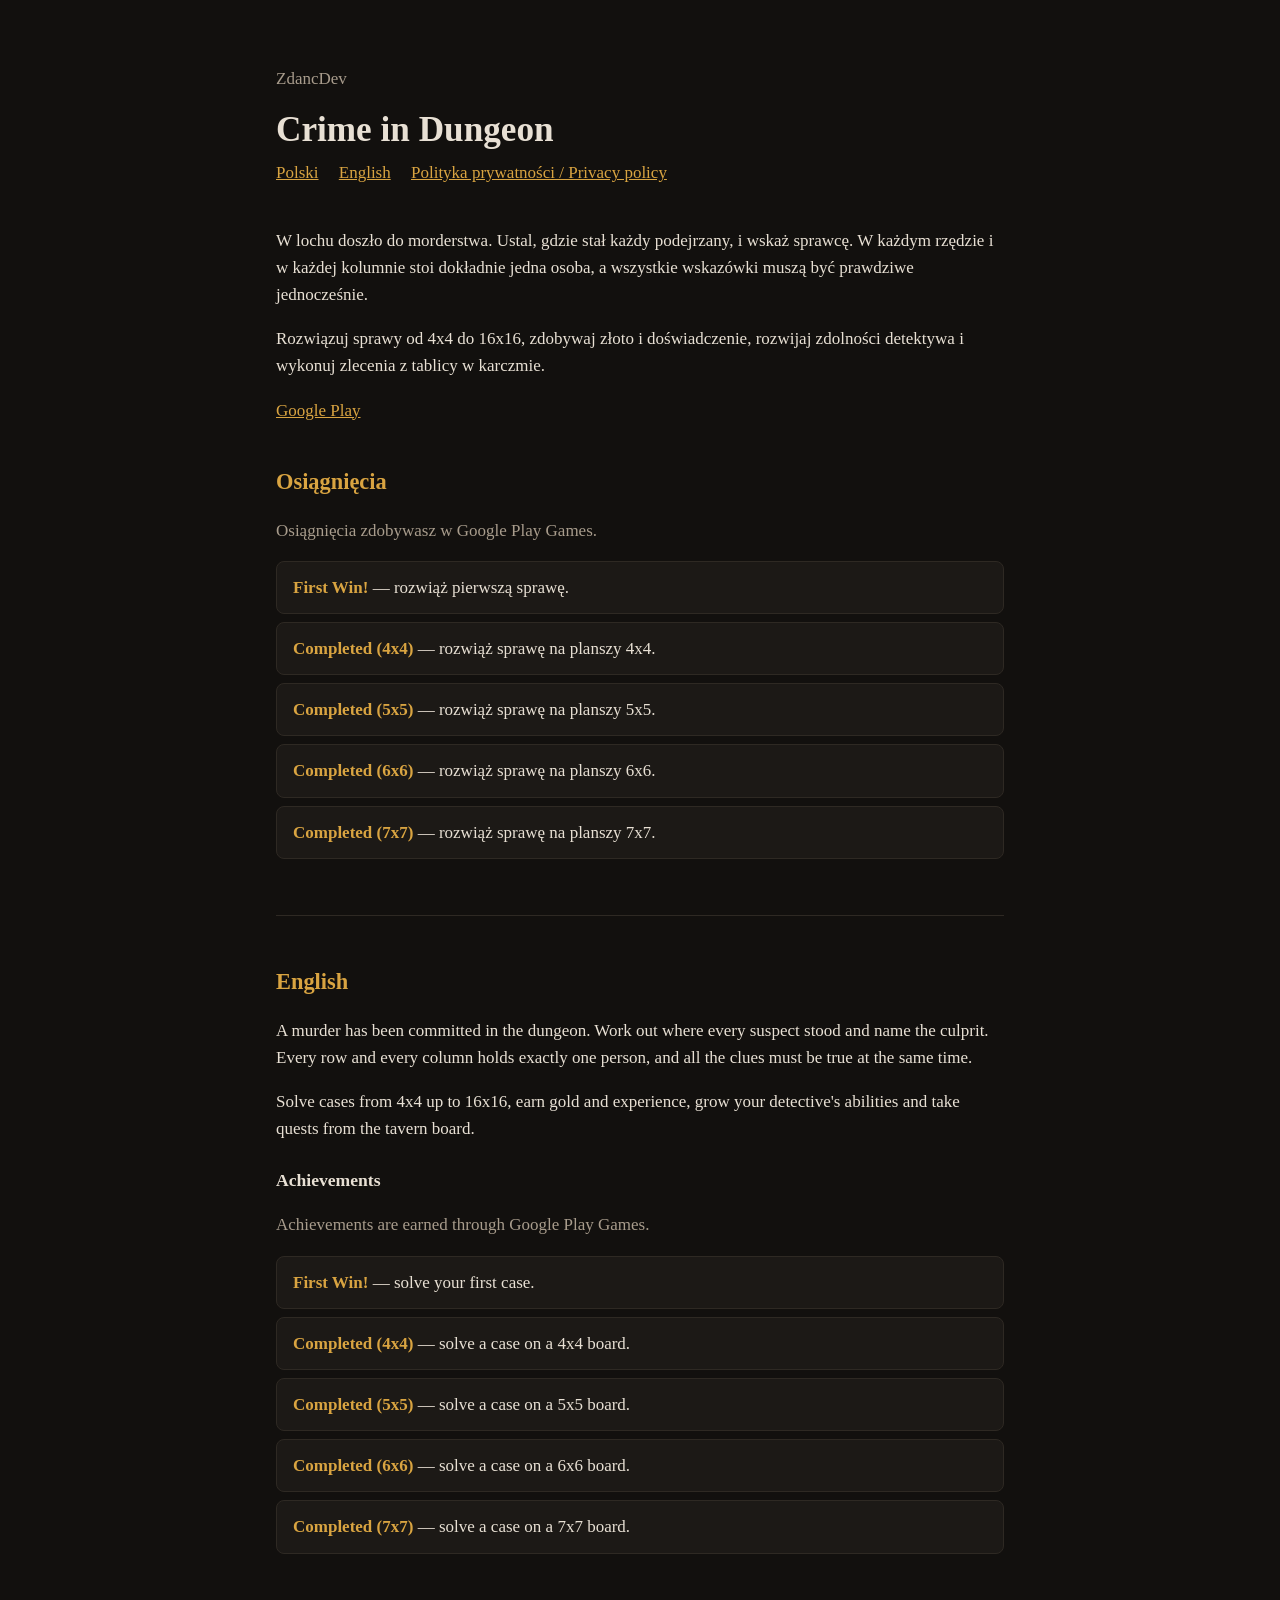
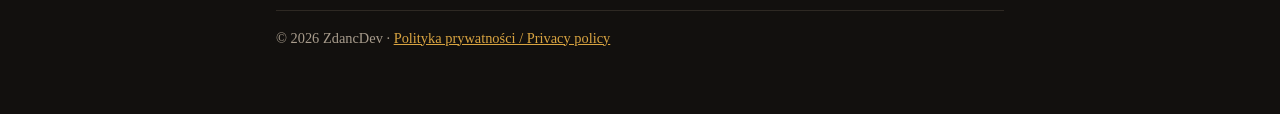
==== index.html @ 5f61bfaa "adde new initial page" ====
<!DOCTYPE html>
<html lang="pl">
<head>
  <meta charset="utf-8">
  <meta name="viewport" content="width=device-width, initial-scale=1">
  <title>Crime in Dungeon — ZdancDev</title>
  <meta name="description" content="Crime in Dungeon — detektywistyczna gra logiczna na Androida od ZdancDev.">
  <link rel="stylesheet" href="style.css">
</head>
<body>
<main>
  <header>
    <p class="muted">ZdancDev</p>
    <h1>Crime in Dungeon</h1>
    <nav>
      <a href="#pl">Polski</a>
      <a href="#en">English</a>
      <a href="privacy.html">Polityka prywatności / Privacy policy</a>
    </nav>
  </header>

  <section id="pl">
    <p>W lochu doszło do morderstwa. Ustal, gdzie stał każdy podejrzany, i wskaż sprawcę.
      W każdym rzędzie i w każdej kolumnie stoi dokładnie jedna osoba, a wszystkie wskazówki
      muszą być prawdziwe jednocześnie.</p>
    <p>Rozwiązuj sprawy od 4x4 do 16x16, zdobywaj złoto i doświadczenie, rozwijaj zdolności
      detektywa i wykonuj zlecenia z tablicy w karczmie.</p>
    <p><a href="https://play.google.com/store/apps/details?id=com.zdancdev.crimeindungeon">Google Play</a></p>

    <h2>Osiągnięcia</h2>
    <p class="muted">Osiągnięcia zdobywasz w Google Play Games.</p>
    <ul class="achievements">
      <li><strong>First Win!</strong> — rozwiąż pierwszą sprawę.</li>
      <li><strong>Completed (4x4)</strong> — rozwiąż sprawę na planszy 4x4.</li>
      <li><strong>Completed (5x5)</strong> — rozwiąż sprawę na planszy 5x5.</li>
      <li><strong>Completed (6x6)</strong> — rozwiąż sprawę na planszy 6x6.</li>
      <li><strong>Completed (7x7)</strong> — rozwiąż sprawę na planszy 7x7.</li>
    </ul>
  </section>

  <section id="en" class="lang">
    <h2>English</h2>
    <p>A murder has been committed in the dungeon. Work out where every suspect stood and name
      the culprit. Every row and every column holds exactly one person, and all the clues must
      be true at the same time.</p>
    <p>Solve cases from 4x4 up to 16x16, earn gold and experience, grow your detective's
      abilities and take quests from the tavern board.</p>

    <h3>Achievements</h3>
    <p class="muted">Achievements are earned through Google Play Games.</p>
    <ul class="achievements">
      <li><strong>First Win!</strong> — solve your first case.</li>
      <li><strong>Completed (4x4)</strong> — solve a case on a 4x4 board.</li>
      <li><strong>Completed (5x5)</strong> — solve a case on a 5x5 board.</li>
      <li><strong>Completed (6x6)</strong> — solve a case on a 6x6 board.</li>
      <li><strong>Completed (7x7)</strong> — solve a case on a 7x7 board.</li>
    </ul>
  </section>

  <footer>
    © 2026 ZdancDev · <a href="privacy.html">Polityka prywatności / Privacy policy</a>
  </footer>
</main>
</body>
</html>
---- style.css ----
:root {
  --bg: #12100e;
  --surface: #1c1916;
  --text: #e8e0d4;
  --muted: #a89c8c;
  --accent: #d9a441;
  --line: #2e2923;
}

* { box-sizing: border-box; }

body {
  margin: 0;
  background: var(--bg);
  color: var(--text);
  font: 17px/1.6 Georgia, "Times New Roman", serif;
}

main {
  max-width: 760px;
  margin: 0 auto;
  padding: 48px 16px 64px;
}

header { margin-bottom: 40px; }

h1 { font-size: 2.2rem; line-height: 1.2; margin: 0 0 8px; }
h2 { font-size: 1.4rem; margin: 40px 0 12px; color: var(--accent); }
h3 { font-size: 1.1rem; margin: 24px 0 8px; }

p, li { color: var(--text); }
.muted { color: var(--muted); }

a { color: var(--accent); }

nav a { margin-right: 16px; }

.card {
  background: var(--surface);
  border: 1px solid var(--line);
  border-radius: 8px;
  padding: 16px 20px;
  margin: 12px 0;
}

.achievements { list-style: none; padding: 0; }
.achievements li {
  background: var(--surface);
  border: 1px solid var(--line);
  border-radius: 8px;
  padding: 12px 16px;
  margin: 8px 0;
}
.achievements strong { color: var(--accent); }

.lang {
  border-top: 1px solid var(--line);
  margin-top: 56px;
  padding-top: 8px;
}

footer {
  border-top: 1px solid var(--line);
  margin-top: 56px;
  padding-top: 16px;
  font-size: 0.9rem;
  color: var(--muted);
}
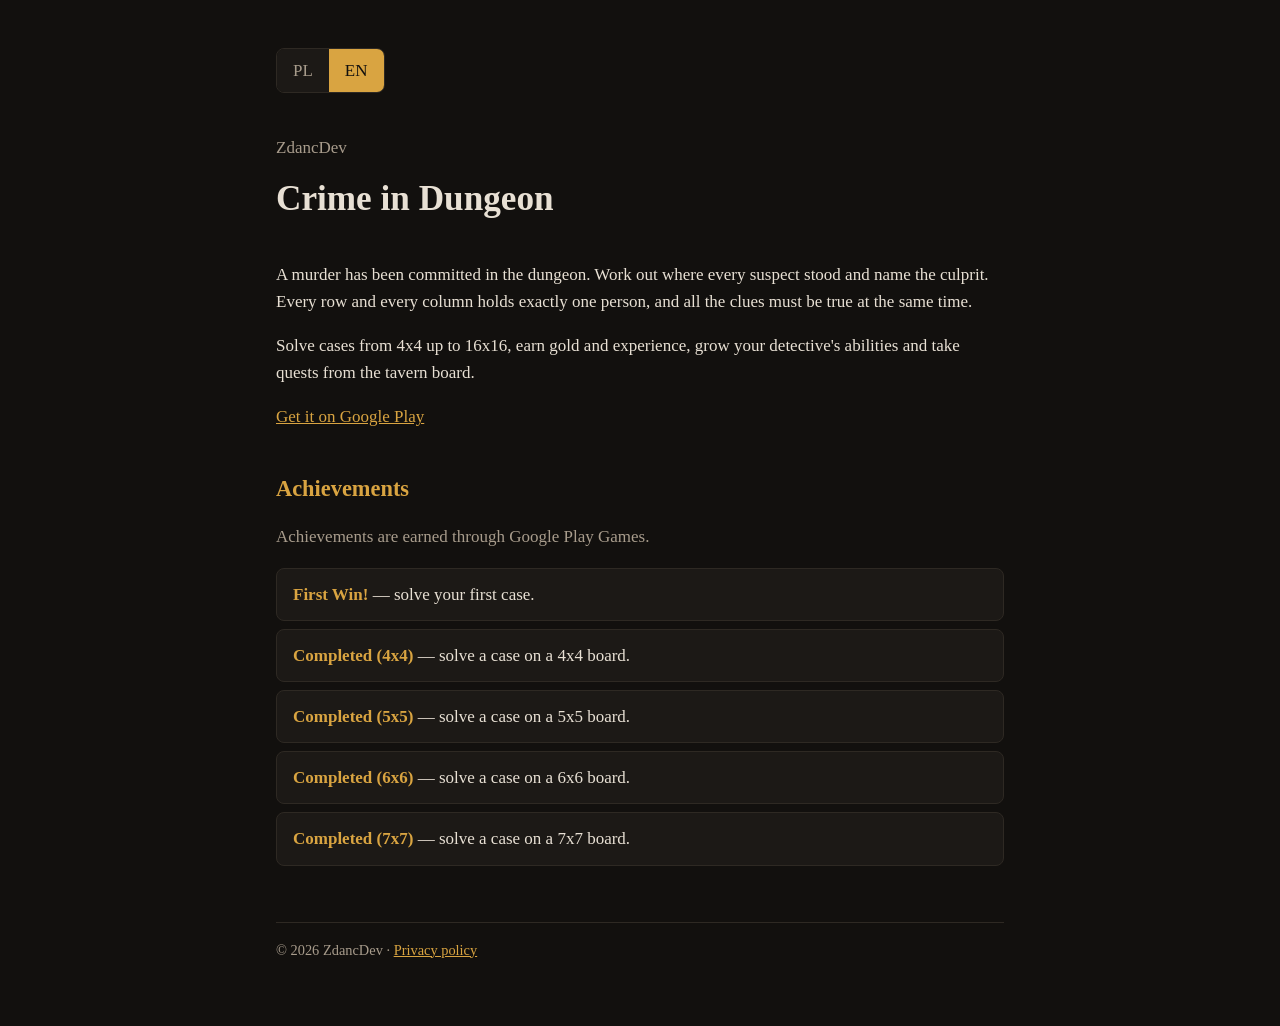
==== commit 7967daf3: "adde new initial page" ====
--- a/index.html
+++ b/index.html
@@ -4,28 +4,31 @@
   <meta charset="utf-8">
   <meta name="viewport" content="width=device-width, initial-scale=1">
   <title>Crime in Dungeon — ZdancDev</title>
-  <meta name="description" content="Crime in Dungeon — detektywistyczna gra logiczna na Androida od ZdancDev.">
+  <meta name="title-pl" content="Crime in Dungeon — ZdancDev">
+  <meta name="title-en" content="Crime in Dungeon — ZdancDev">
+  <meta name="description" content="Crime in Dungeon — a detective logic game for Android by ZdancDev.">
   <link rel="stylesheet" href="style.css">
+  <script src="lang.js" defer></script>
 </head>
 <body>
 <main>
+  <div class="switch" role="group" aria-label="Language / Język">
+    <button type="button" data-set-lang="pl">PL</button>
+    <button type="button" data-set-lang="en">EN</button>
+  </div>
+
   <header>
     <p class="muted">ZdancDev</p>
     <h1>Crime in Dungeon</h1>
-    <nav>
-      <a href="#pl">Polski</a>
-      <a href="#en">English</a>
-      <a href="privacy.html">Polityka prywatności / Privacy policy</a>
-    </nav>
   </header>
 
-  <section id="pl">
+  <section lang="pl">
     <p>W lochu doszło do morderstwa. Ustal, gdzie stał każdy podejrzany, i wskaż sprawcę.
       W każdym rzędzie i w każdej kolumnie stoi dokładnie jedna osoba, a wszystkie wskazówki
       muszą być prawdziwe jednocześnie.</p>
     <p>Rozwiązuj sprawy od 4x4 do 16x16, zdobywaj złoto i doświadczenie, rozwijaj zdolności
       detektywa i wykonuj zlecenia z tablicy w karczmie.</p>
-    <p><a href="https://play.google.com/store/apps/details?id=com.zdancdev.crimeindungeon">Google Play</a></p>
+    <p><a href="https://play.google.com/store/apps/details?id=com.zdancdev.crimeindungeon">Pobierz z Google Play</a></p>
 
     <h2>Osiągnięcia</h2>
     <p class="muted">Osiągnięcia zdobywasz w Google Play Games.</p>
@@ -38,15 +41,15 @@
     </ul>
   </section>
 
-  <section id="en" class="lang">
-    <h2>English</h2>
+  <section lang="en">
     <p>A murder has been committed in the dungeon. Work out where every suspect stood and name
       the culprit. Every row and every column holds exactly one person, and all the clues must
       be true at the same time.</p>
     <p>Solve cases from 4x4 up to 16x16, earn gold and experience, grow your detective's
       abilities and take quests from the tavern board.</p>
+    <p><a href="https://play.google.com/store/apps/details?id=com.zdancdev.crimeindungeon">Get it on Google Play</a></p>
 
-    <h3>Achievements</h3>
+    <h2>Achievements</h2>
     <p class="muted">Achievements are earned through Google Play Games.</p>
     <ul class="achievements">
       <li><strong>First Win!</strong> — solve your first case.</li>
@@ -58,7 +61,9 @@
   </section>
 
   <footer>
-    © 2026 ZdancDev · <a href="privacy.html">Polityka prywatności / Privacy policy</a>
+    © 2026 ZdancDev ·
+    <a href="privacy.html" lang="pl">Polityka prywatności</a>
+    <a href="privacy.html" lang="en">Privacy policy</a>
   </footer>
 </main>
 </body>
--- a/style.css
+++ b/style.css
@@ -53,10 +53,27 @@
 }
 .achievements strong { color: var(--accent); }
 
-.lang {
-  border-top: 1px solid var(--line);
-  margin-top: 56px;
-  padding-top: 8px;
+html[data-lang="pl"] [lang="en"],
+html[data-lang="en"] [lang="pl"] { display: none; }
+
+.switch {
+  display: inline-flex;
+  border: 1px solid var(--line);
+  border-radius: 8px;
+  overflow: hidden;
+  margin-bottom: 24px;
+}
+.switch button {
+  background: var(--surface);
+  color: var(--muted);
+  border: 0;
+  padding: 8px 16px;
+  font: inherit;
+  cursor: pointer;
+}
+.switch button[aria-pressed="true"] {
+  background: var(--accent);
+  color: var(--bg);
 }
 
 footer {
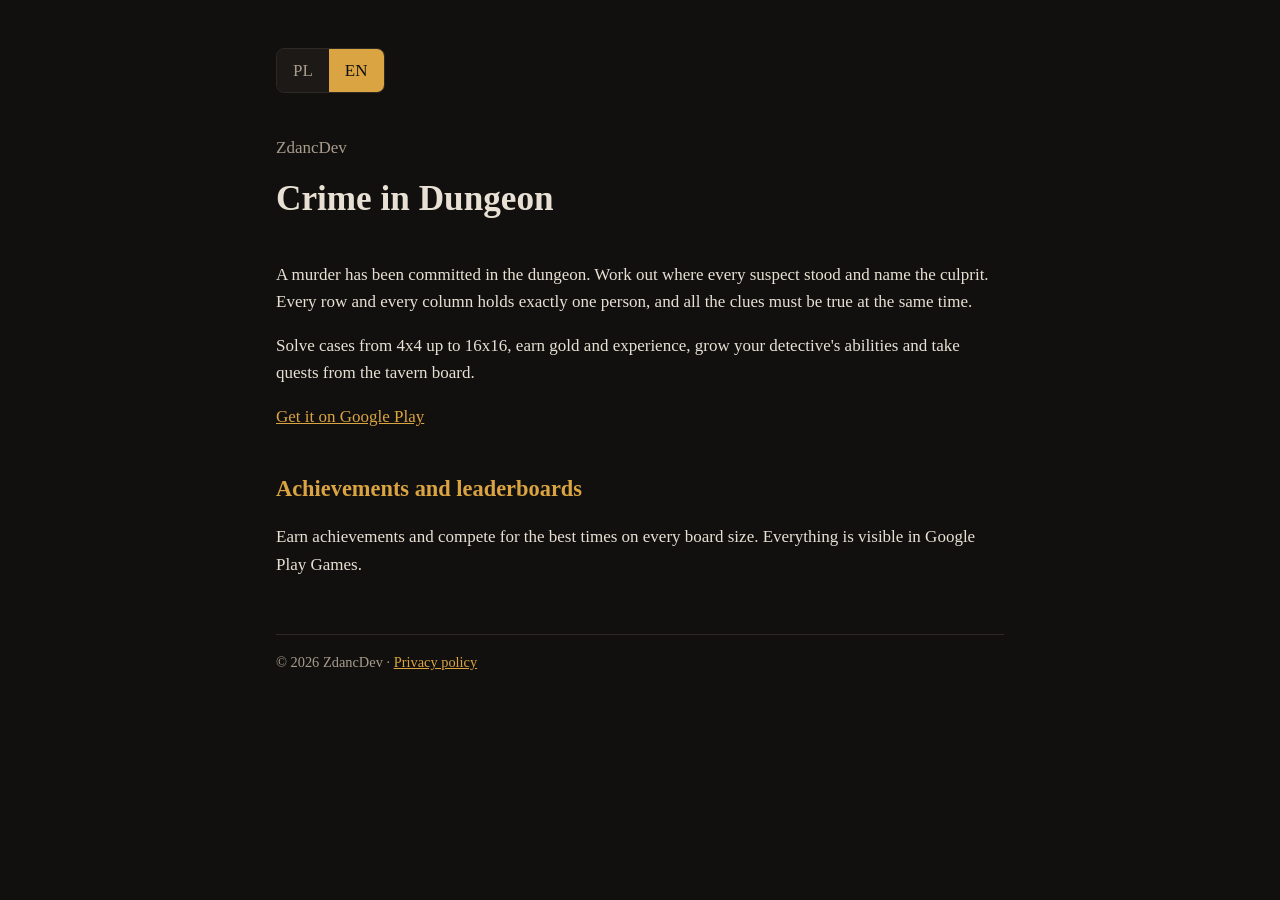
==== commit af23e4b1: "adde new initial page" ====
--- a/index.html
+++ b/index.html
@@ -30,15 +30,9 @@
       detektywa i wykonuj zlecenia z tablicy w karczmie.</p>
     <p><a href="https://play.google.com/store/apps/details?id=com.zdancdev.crimeindungeon">Pobierz z Google Play</a></p>
 
-    <h2>Osiągnięcia</h2>
-    <p class="muted">Osiągnięcia zdobywasz w Google Play Games.</p>
-    <ul class="achievements">
-      <li><strong>First Win!</strong> — rozwiąż pierwszą sprawę.</li>
-      <li><strong>Completed (4x4)</strong> — rozwiąż sprawę na planszy 4x4.</li>
-      <li><strong>Completed (5x5)</strong> — rozwiąż sprawę na planszy 5x5.</li>
-      <li><strong>Completed (6x6)</strong> — rozwiąż sprawę na planszy 6x6.</li>
-      <li><strong>Completed (7x7)</strong> — rozwiąż sprawę na planszy 7x7.</li>
-    </ul>
+    <h2>Osiągnięcia i rankingi</h2>
+    <p>W grze zdobywasz osiągnięcia i walczysz o najlepsze czasy na każdej planszy.
+      Wszystko jest widoczne w Google Play Games.</p>
   </section>
 
   <section lang="en">
@@ -49,15 +43,9 @@
       abilities and take quests from the tavern board.</p>
     <p><a href="https://play.google.com/store/apps/details?id=com.zdancdev.crimeindungeon">Get it on Google Play</a></p>
 
-    <h2>Achievements</h2>
-    <p class="muted">Achievements are earned through Google Play Games.</p>
-    <ul class="achievements">
-      <li><strong>First Win!</strong> — solve your first case.</li>
-      <li><strong>Completed (4x4)</strong> — solve a case on a 4x4 board.</li>
-      <li><strong>Completed (5x5)</strong> — solve a case on a 5x5 board.</li>
-      <li><strong>Completed (6x6)</strong> — solve a case on a 6x6 board.</li>
-      <li><strong>Completed (7x7)</strong> — solve a case on a 7x7 board.</li>
-    </ul>
+    <h2>Achievements and leaderboards</h2>
+    <p>Earn achievements and compete for the best times on every board size.
+      Everything is visible in Google Play Games.</p>
   </section>
 
   <footer>
--- a/style.css
+++ b/style.css
@@ -43,16 +43,6 @@
   margin: 12px 0;
 }
 
-.achievements { list-style: none; padding: 0; }
-.achievements li {
-  background: var(--surface);
-  border: 1px solid var(--line);
-  border-radius: 8px;
-  padding: 12px 16px;
-  margin: 8px 0;
-}
-.achievements strong { color: var(--accent); }
-
 html[data-lang="pl"] [lang="en"],
 html[data-lang="en"] [lang="pl"] { display: none; }
 
